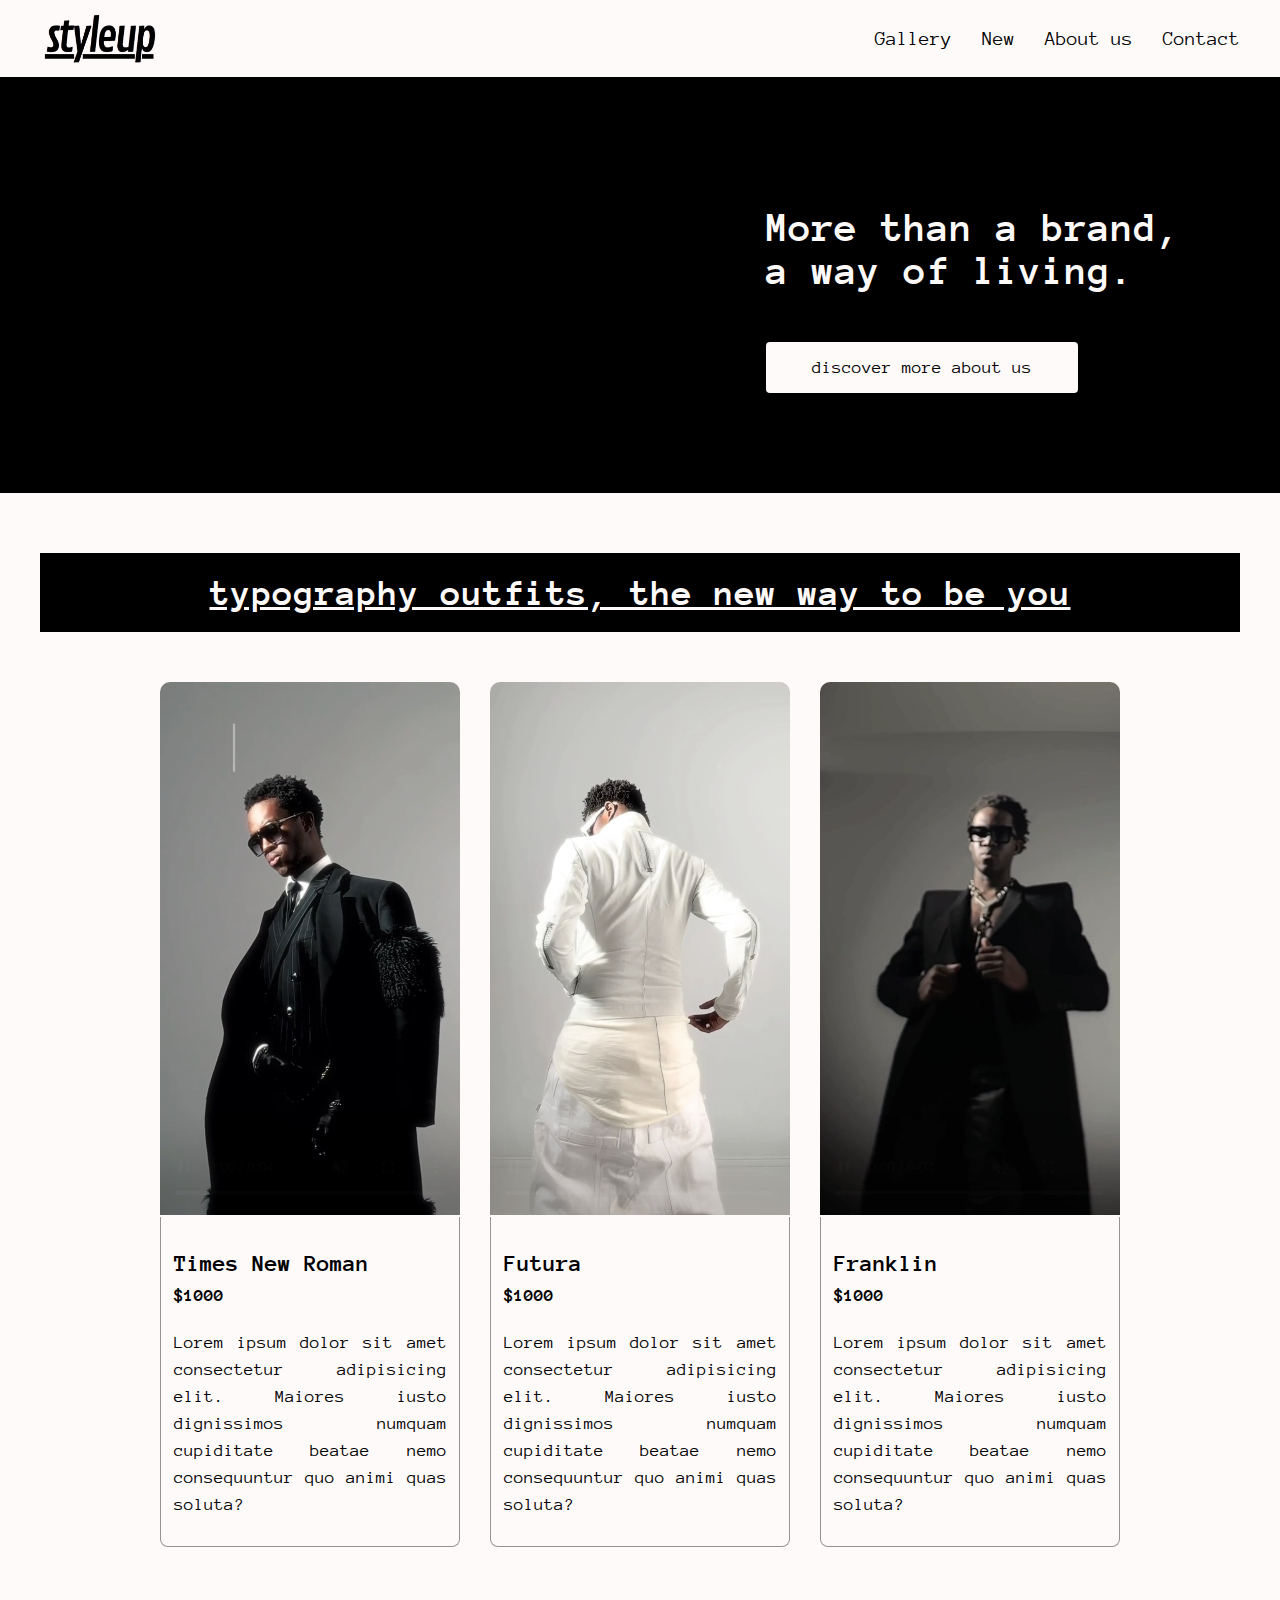
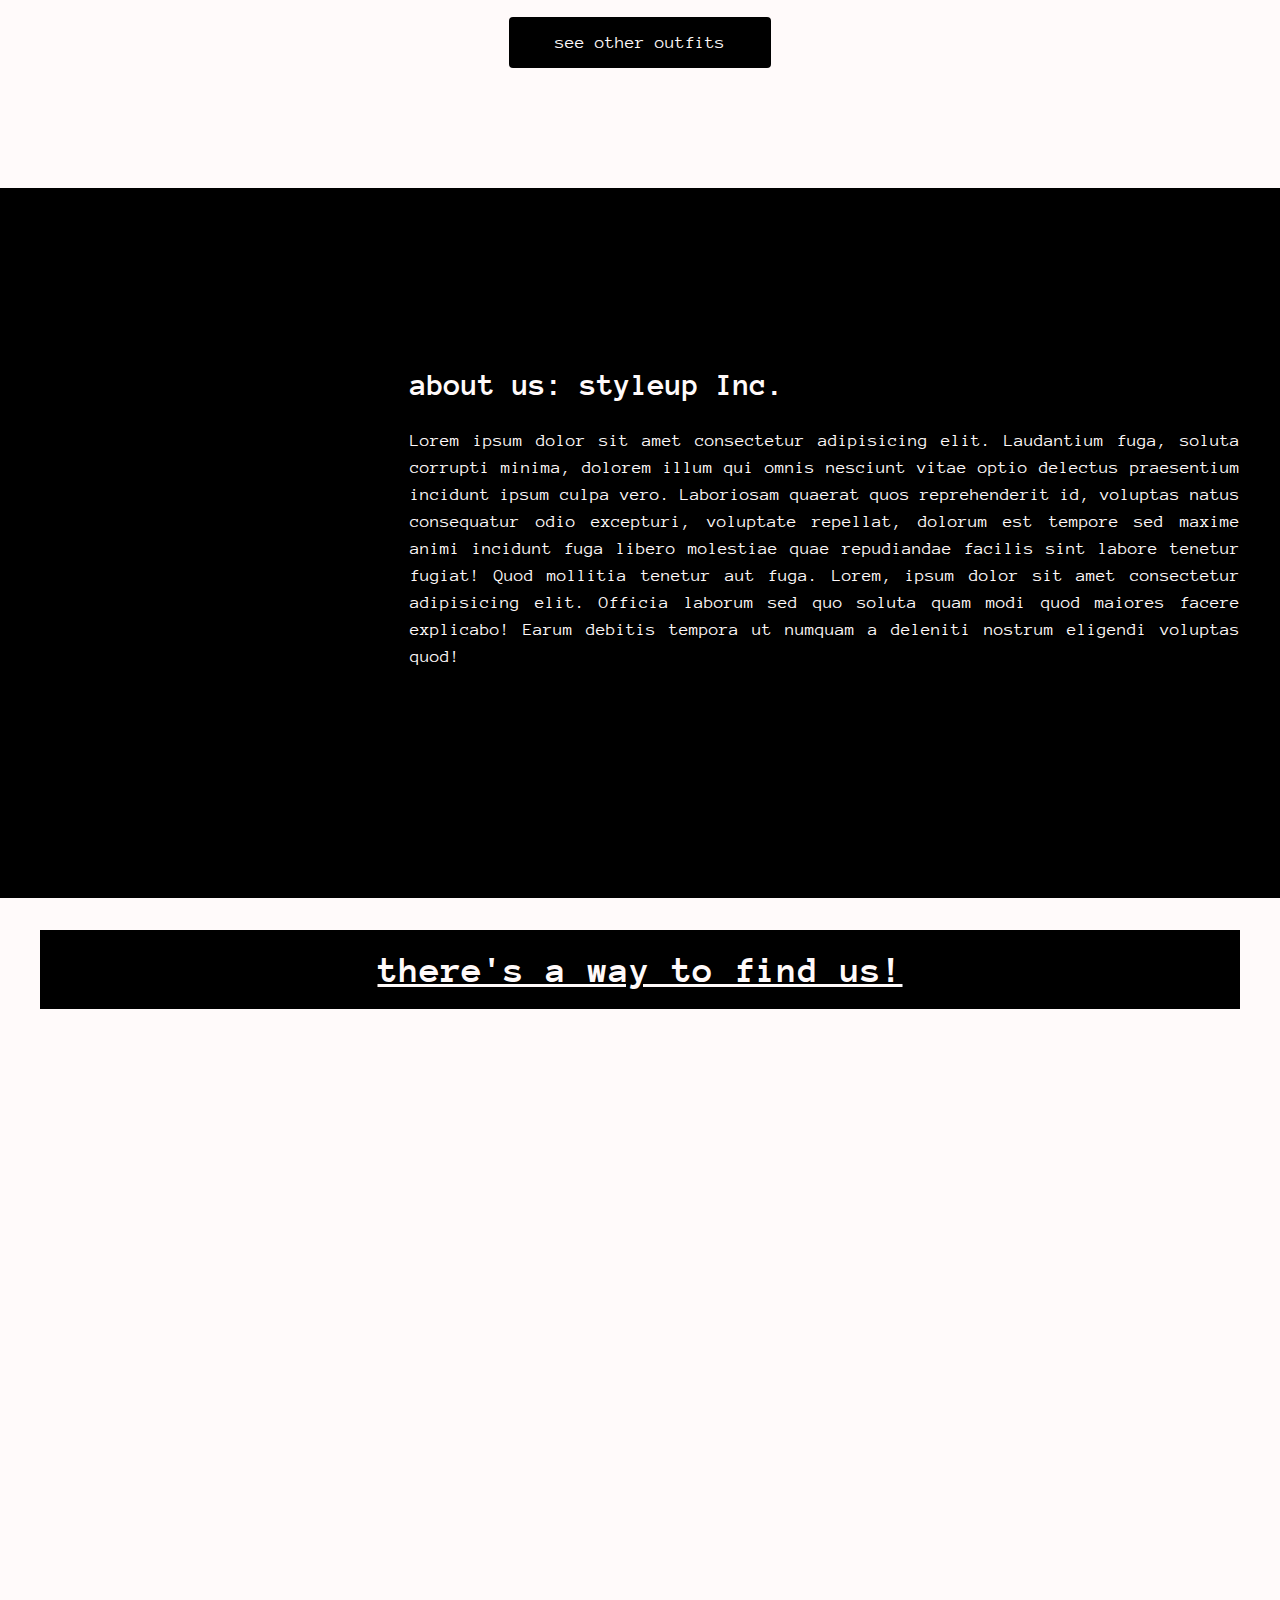
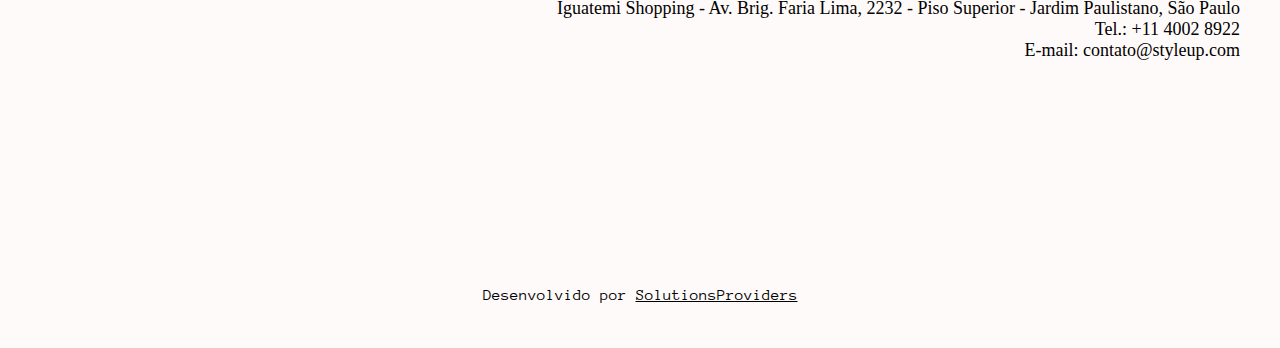
==== pages/index.html @ 874395c5 "criação de todo o conteúdo da homepage, adiçãa de uma página de galeria" ====
<!DOCTYPE html>
<html lang="pt-br">

<head>
    <meta charset="UTF-8">

    <title>Projeto Aprenser</title>
    <link rel="preconnect" href="https://fonts.googleapis.com">
    <link rel="preconnect" href="https://fonts.gstatic.com" crossorigin>
    <link
        href="https://fonts.googleapis.com/css2?family=Anonymous+Pro:ital,wght@0,400;0,700;1,400;1,700&family=Fira+Sans+Extra+Condensed:ital,wght@0,100;0,200;0,300;0,400;0,500;0,600;0,700;0,800;0,900;1,100;1,200;1,300;1,400;1,500;1,600;1,700;1,800;1,900&display=swap"
        rel="stylesheet">

    <!-- <link rel="stylesheet" href="css/reset.css"> -->
    <!-- <link rel="stylesheet" href="css/normalize.css"> -->
    <link rel="stylesheet" href="../css/estilo.css">

</head>

<body>
    <div class="light-container-nav wrapperContainer-fixed">
        <header class="header container">
            <img src="../assets/logo/styleup.png " alt="Aprenser Logotipo">

            <nav class="header_nav">
                <ul>
                    <li><a href="gallery.html">Gallery</a></li>
                    <li><a href="#catalog">New</a></li>
                    <li><a href="#about">About us</a></li>
                    <li><a href="#contact">Contact</a></li>
                </ul>
            </nav>
        </header>
    </div>

    <div class="container-hero">
        <section class="container heroBanner">

            <video autoplay muted loop>
                <source src="../assets/hero.mp4" type="video/mp4">
            </video>

            <div>
                <h1 class="hero_title">More than a brand, <br> a way of living.</h1>
                <a class="light-btn" href="about.html">discover more about us</a>
            </div>

        </section>
    </div>

    <div class="light-container">
        <section id="catalog" class="outfits container">
            <h2 class="section_title">typography outfits, the new way to be you</h2>
            <div class="outfit-container">
                <article class="gallery_card">
                    <video controls autoplay muted loop>
                        <source src="../assets/outfits_mk1/times-new-roman.mp4" type="video/mp4">
                    </video>
                    <div class="gallery_item">
                        <h3>Times New Roman</h3>
                        <h4>$1000</h4>
                        <p>Lorem ipsum dolor sit amet consectetur adipisicing elit. Maiores iusto dignissimos numquam
                            cupiditate beatae nemo consequuntur quo animi quas soluta?</p>
                    </div>
                </article>
                <article class="gallery_card">
                    <video controls autoplay muted loop >
                        <source src="../assets/outfits_mk1/futura.mp4" type="video/mp4">
                    </video>
                    <div class="gallery_item">
                        <h3>Futura</h3>
                        <h4>$1000</h4>
                        <p>Lorem ipsum dolor sit amet consectetur adipisicing elit. Maiores iusto dignissimos numquam
                            cupiditate beatae nemo consequuntur quo animi quas soluta?</p>
                    </div>
                </article>
                <article class="gallery_card">
                    <video controls autoplay muted loop>
                        <source src="../assets/outfits_mk1/franklin.mp4" type="video/mp4">
                    </video>
                    <div class="gallery_item">
                        <h3>Franklin</h3>
                        <h4>$1000</h4>
                        <p>Lorem ipsum dolor sit amet consectetur adipisicing elit. Maiores iusto dignissimos numquam
                            cupiditate beatae nemo consequuntur quo animi quas soluta?</p>
                    </div>
                </article>
            </div>
            <a href="gallery.html" class="dark-btn section_btn">see other outfits</a>
        </section>
    </div>

    <div class="dark-container">
        <section class="container about" id="about">
            <video autoplay muted loop>
                <source src="../assets/about-video.mp4" type="video/mp4">
            </video>
            <div class="about_content">
                <h2 class="about_title">about us: styleup Inc.</h2>
                <p>Lorem ipsum dolor sit amet consectetur adipisicing elit. Laudantium fuga, soluta corrupti minima,
                    dolorem illum qui omnis nesciunt vitae optio delectus praesentium incidunt ipsum culpa vero.
                    Laboriosam quaerat quos reprehenderit id, voluptas natus consequatur odio excepturi, voluptate
                    repellat, dolorum est tempore sed maxime animi incidunt fuga libero molestiae quae repudiandae
                    facilis sint labore tenetur fugiat! Quod mollitia tenetur aut fuga. Lorem, ipsum dolor sit amet
                    consectetur adipisicing elit. Officia laborum sed quo soluta quam modi quod maiores facere
                    explicabo! Earum debitis tempora ut numquam a deleniti nostrum eligendi voluptas quod!
                </p>
            </div>
        </section>
    </div>

    <div class="light-container">
        <section class="container" id="contact">
            <h2 class="section_title">there's a way to find us!</h2>
            <iframe
                src="https://www.google.com/maps/embed?pb=!1m18!1m12!1m3!1d3509.1604789799185!2d-46.69065772466947!3d-23.576909278789188!2m3!1f0!2f0!3f0!3m2!1i1024!2i768!4f13.1!3m3!1m2!1s0x94ce57a02bcffcfd%3A0x4f7b4d1ca3047da6!2sEmporio%20Armani!5e1!3m2!1spt-BR!2sbr!4v1728009430033!5m2!1spt-BR!2sbr"
                width="100%" height="525" style="border:0;" allowfullscreen="" loading="lazy"
                referrerpolicy="no-referrer-when-downgrade"></iframe>
            <address class="contacts_adress">Iguatemi Shopping - Av. Brig. Faria Lima, 2232 - Piso Superior - Jardim Paulistano, São Paulo<br>
                Tel.: +11 4002 8922<br>
                E-mail: contato@styleup.com</address>
        </section>
    </div>

    <div class="light-container-nav">
        <footer class="footer">Desenvolvido por <a href="#">SolutionsProviders</a></footer>
    </div>

</body>

</html>
---- css/estilo.css ----
:root {
    --primary-color: black;
    --secondary-color: snow;
    --third-color: grey;
}
body {
    margin: 0;
    padding: 0;
    background-color: var(--secondary-color);
}

html {
    font: 400 62.5% 'Anonymous Pro', 'monospace';
}

p, a {
    font-size: 1.6rem;
}

nav a {
    color: inherit;
}

h1 {
    font-size: 4.2rem;
}

h2 {
    font-size: 3.8rem;
}

h3 {
    font-size: 3rem;
}

h4 {
    font-size: 1.8rem;
}

.wrapper {
    margin-top: 0px;
}

.container {
    max-width: 120rem;
    margin: 0 auto;
}

.upper {
    text-transform: uppercase;
}

.light-btn {
    color: var(--primary-color);
    background-color: var(--secondary-color);
    border-radius: 4px;
    font-size: 1.8rem;
    text-decoration: none;
    padding: 1.6rem 4.6rem;
    display: inline-block;
}

.dark-btn {
    color: var(--secondary-color);
    background-color: var(--primary-color);
    border-radius: 4px;
    font-size: 1.8rem;
    text-decoration: none;
    padding: 1.6rem 4.6rem;
    display: inline-block;
}

.container-hero {
    background-color: var(--primary-color);
    padding: 10rem;
}

.light-container-nav {
    background-color: var(--secondary-color) ;
    color: var(--primary-color);
    border-width: 100%;
}

.light-container {
    background-color: var(--secondary-color) ;
    color: var(--primary-color);
    padding-bottom: 5rem;
}

.dark-container {
    background-color: var(--primary-color);
    color: var(--secondary-color);
    padding-bottom: 5rem;
}

.wrapperContainer-fixed {
    position: sticky;
    z-index: 1;
    width: 100%;
    top: 0;
    left: 0;
    border-bottom: 1px solid var(--primary-color);
}

.header {
    display: flex;
    justify-content: space-between;
    align-items: center;
    color: var(--primary-color);
    padding: 1rem 0rem;
}

.header_nav a {
    font-size: 2rem;
    text-decoration: none;
}

.header_nav ul {
    display: flex;
    gap: 3rem;
    list-style-type: none;
}

.header_nav a:hover {
    text-decoration: underline;
}

.heroBanner {
    display: flex;
    justify-content: space-between;
    align-items: center;
}

.hero_title {
    color: var(--secondary-color);
    margin-bottom: 5rem;
}

.outfits {
    margin-top: 6rem;
    text-align: center;
}

.outfit-container {
    display: flex;
    text-align: justify;
    gap: 3rem;
    margin-top: 5rem ;
    justify-content: center;
}

.gallery_card {
    flex: 1;
    max-width: 30rem;
}

.gallery_card img {
    display: block;
    width: 100%;
}

.gallery_card h3 {
    font-size: 2.4rem;
}

.gallery_card p {
    font-size: 1.8rem;
    line-height: 1.5;
}

.gallery_item {
    padding: 1rem 1.25rem;
    border: 1px solid #949494;
    border-radius: 0 0 8px 8px;
    overflow: hidden;
    border-top: transparent;
}

.gallery_item h3 {
    margin-bottom: 0;
}

.gallery_item h4 {
    margin-top: 1rem;
}

.section_title {
    padding: 2rem;
    text-align: center;
    background-color: var(--primary-color);
    color: var(--secondary-color);
    text-decoration: underline;
}

.section_title_dark {
    text-align: center;
    background-color: var(--secondary-color);
    color: var(--primary-color);
    text-decoration: underline;
    padding-top: 2rem;
}

.section_title_light {
    text-align: center;
    background-color: var(--primary-color);
    color: var(--secondary-color);
    text-decoration: underline;
    padding-top: 2rem;
}

.section_btn {
    margin: 7rem 0;
}

.about {
    display: flex;
    gap: 7rem;
    padding: 6rem 0;
}

.about_title {
    font-size: 3.2rem;
    margin-top: 2rem;
}

.about p {
    font-size: 1.8rem;
    line-height: 1.5;
}

.about_content {
    margin: 10rem auto;
    text-align: justify;
}

.about img {
    max-width: 70rem;
}

.contacts_adress {
    text-align: right;
    font: normal 400 1.8rem "Inter", 'sans-serif';
    padding: 3rem 0;
    margin-bottom: 10rem;
}

.footer {
    font-size: 1.6em;
    text-align: center;
    padding: 4.5rem;
}

.footer a {
    color: var(--primary-color);
}

.header img {
    max-width: 12rem;
}

.heroBanner video {
    max-width: 60%;
    border-radius: 1rem;
}

.outfit-container video {
    max-width: 100%;
    border-radius: 1rem 1rem 0 0;
}

.about video {
    max-width: 25%;
    border-radius: 1rem;
}

.spacing {
    height: 10rem;
}
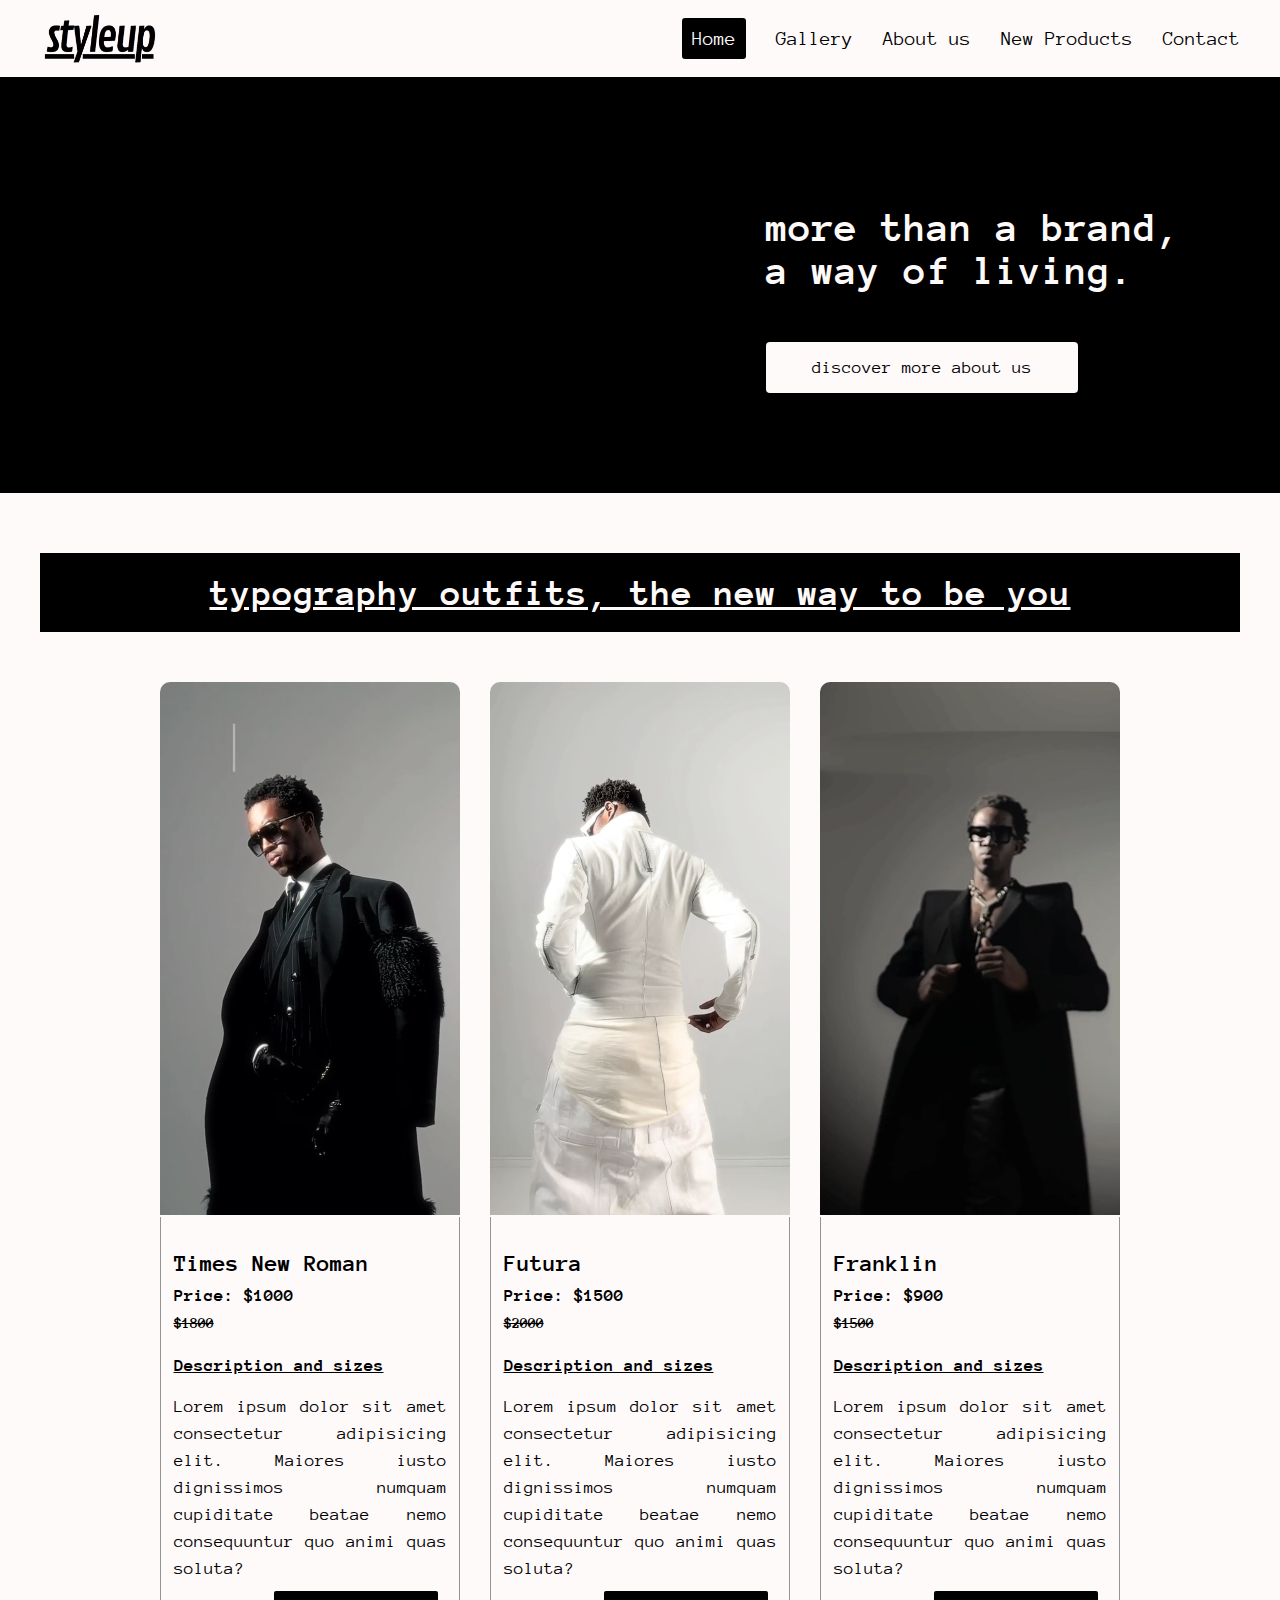
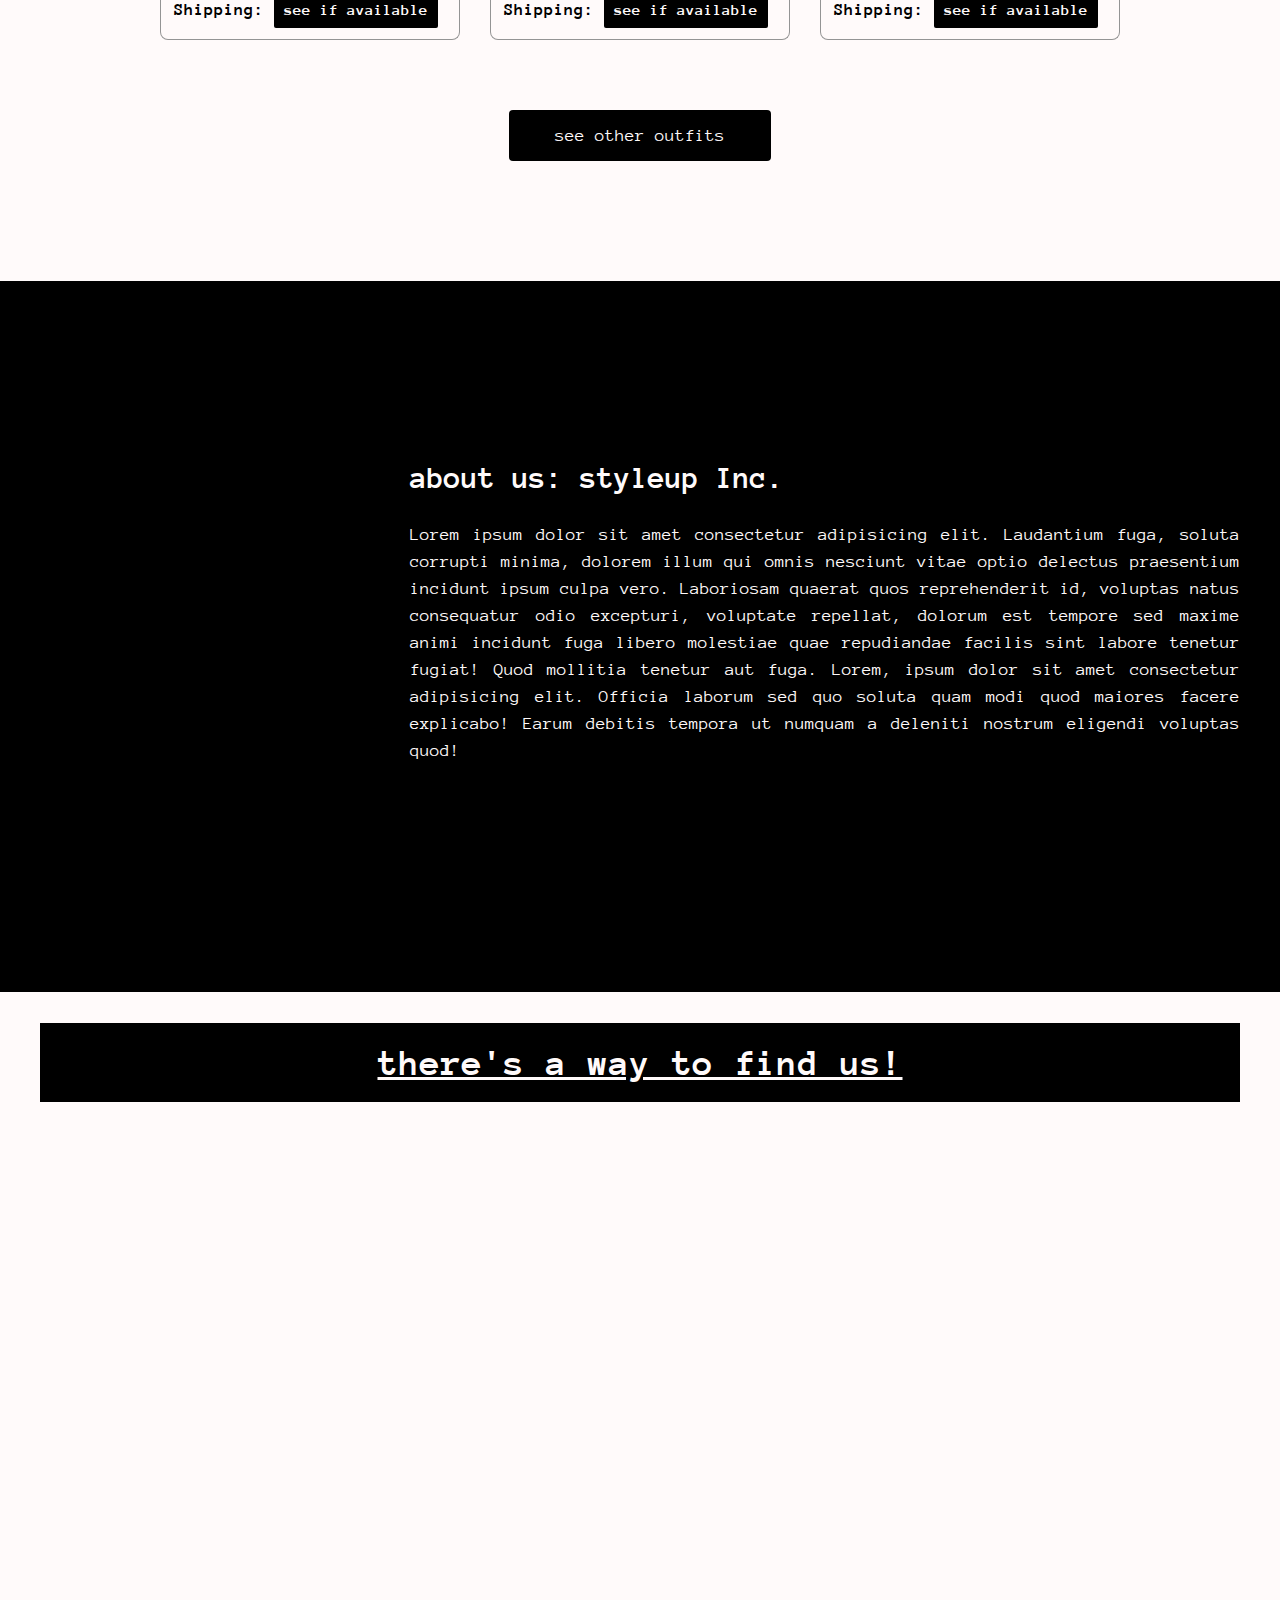
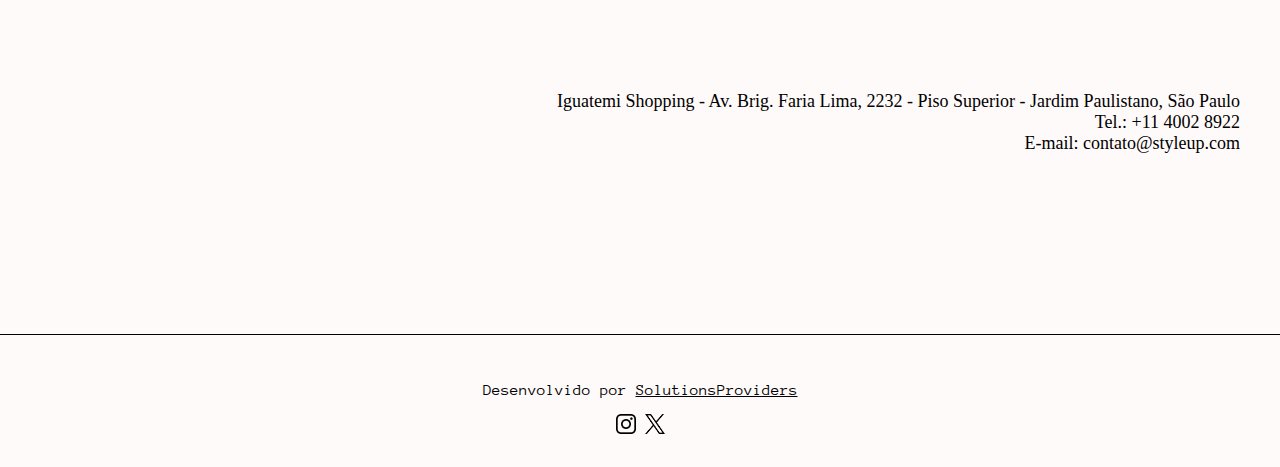
==== commit b777d064: "salvamentos pós conserto da página de galeria, adição de preços, descrição e sobre" ====
--- a/pages/index.html
+++ b/pages/index.html
@@ -4,7 +4,8 @@
 <head>
     <meta charset="UTF-8">
 
-    <title>Projeto Aprenser</title>
+    <title>styleup Inc.</title>
+    <link rel="icon" type="image/x-icon" href="../assets/favicon_sup.png">
     <link rel="preconnect" href="https://fonts.googleapis.com">
     <link rel="preconnect" href="https://fonts.gstatic.com" crossorigin>
     <link
@@ -24,9 +25,10 @@
 
             <nav class="header_nav">
                 <ul>
+                    <li><a class="active" href="index.html">Home</a></li>
                     <li><a href="gallery.html">Gallery</a></li>
-                    <li><a href="#catalog">New</a></li>
-                    <li><a href="#about">About us</a></li>
+                    <li><a href="about.html">About us</a></li>
+                    <li><a href="#catalog">New Products</a></li>
                     <li><a href="#contact">Contact</a></li>
                 </ul>
             </nav>
@@ -41,7 +43,7 @@
             </video>
 
             <div>
-                <h1 class="hero_title">More than a brand, <br> a way of living.</h1>
+                <h1 class="hero_title">more than a brand, <br> a way of living.</h1>
                 <a class="light-btn" href="about.html">discover more about us</a>
             </div>
 
@@ -53,37 +55,48 @@
             <h2 class="section_title">typography outfits, the new way to be you</h2>
             <div class="outfit-container">
                 <article class="gallery_card">
-                    <video controls autoplay muted loop>
+                    <video autoplay muted loop>
                         <source src="../assets/outfits_mk1/times-new-roman.mp4" type="video/mp4">
                     </video>
                     <div class="gallery_item">
                         <h3>Times New Roman</h3>
-                        <h4>$1000</h4>
+                        <h4>Price: $1000</h4>
+                        <h5 class="sale">$1800</h5>
+                        <h4 class="underlined">Description and sizes</h4>
                         <p>Lorem ipsum dolor sit amet consectetur adipisicing elit. Maiores iusto dignissimos numquam
                             cupiditate beatae nemo consequuntur quo animi quas soluta?</p>
-                    </div>
+                            <h4>Shipping: <a class="shipping-dark" href="">see if available</a></h4>
+                        </div>
                 </article>
                 <article class="gallery_card">
-                    <video controls autoplay muted loop >
+                    <video autoplay muted loop >
                         <source src="../assets/outfits_mk1/futura.mp4" type="video/mp4">
                     </video>
                     <div class="gallery_item">
                         <h3>Futura</h3>
-                        <h4>$1000</h4>
-                        <p>Lorem ipsum dolor sit amet consectetur adipisicing elit. Maiores iusto dignissimos numquam
+                        <h4>Price: $1500</h4>
+                        <h5 class="sale">$2000</h5>
+                        <h4 class="underlined">Description and sizes</h4>
+                        <p>
+                            Lorem ipsum dolor sit amet consectetur adipisicing elit. Maiores iusto dignissimos numquam
                             cupiditate beatae nemo consequuntur quo animi quas soluta?</p>
-                    </div>
+                            <h4>Shipping: <a class="shipping-dark" href="">see if available</a></h4>
+                        </div>
                 </article>
                 <article class="gallery_card">
-                    <video controls autoplay muted loop>
+                    <video autoplay muted loop>
                         <source src="../assets/outfits_mk1/franklin.mp4" type="video/mp4">
                     </video>
                     <div class="gallery_item">
                         <h3>Franklin</h3>
-                        <h4>$1000</h4>
+                        <h4>Price: $900</h4>
+                        <h5 class="sale">$1500</h5>
+                        <h4 class="underlined">Description and sizes</h4>
+
                         <p>Lorem ipsum dolor sit amet consectetur adipisicing elit. Maiores iusto dignissimos numquam
                             cupiditate beatae nemo consequuntur quo animi quas soluta?</p>
-                    </div>
+                            <h4>Shipping: <a class="shipping-dark" href="">see if available</a></h4>
+                        </div>
                 </article>
             </div>
             <a href="gallery.html" class="dark-btn section_btn">see other outfits</a>
@@ -123,7 +136,13 @@
     </div>
 
     <div class="light-container-nav">
-        <footer class="footer">Desenvolvido por <a href="#">SolutionsProviders</a></footer>
+        <footer class="footer">
+            <p>Desenvolvido por <a href="#">SolutionsProviders</a></p>
+                <a href=""><img class="icon" src="../assets/icon/icon_instagram.png" alt="Instagram social media icon"></a>
+                <a href=""><img class="icon" src="../assets/icon/icon_x.png" alt="X social media icon"></a>
+            
+        </footer>
+        
     </div>
 
 </body>
--- a/css/estilo.css
+++ b/css/estilo.css
@@ -35,6 +35,12 @@
 
 h4 {
     font-size: 1.8rem;
+    margin-bottom: 1rem;
+}
+
+h5 {
+    font-size: 1.5rem;
+    margin-top: 0;
 }
 
 .wrapper {
@@ -73,11 +79,30 @@
 .container-hero {
     background-color: var(--primary-color);
     padding: 10rem;
+    color: var(--secondary-color);
+}
+
+.container-hero-v2 {
+    background-color: var(--secondary-color);
+    padding-bottom: 2rem;
+    padding-top: 2rem;
+    color: var(--primary-color);
+}
+
+.container-hero-v2 video{
+    display: block;
+    margin: 0 auto;
 }
 
 .light-container-nav {
     background-color: var(--secondary-color) ;
     color: var(--primary-color);
+    border-width: 100%;
+}
+
+.dark-container-nav {
+    background-color: var(--primary-color) ;
+    color: var(--secondary-color);
     border-width: 100%;
 }
 
@@ -205,7 +230,7 @@
     background-color: var(--primary-color);
     color: var(--secondary-color);
     text-decoration: underline;
-    padding-top: 2rem;
+    padding-top: 4rem;
 }
 
 .section_btn {
@@ -247,7 +272,8 @@
 .footer {
     font-size: 1.6em;
     text-align: center;
-    padding: 4.5rem;
+    padding: 3rem;
+    border-top: 1px solid var(--primary-color);
 }
 
 .footer a {
@@ -260,6 +286,16 @@
 
 .heroBanner video {
     max-width: 60%;
+    border-radius: 1rem;
+}
+
+.aboutBanner video {
+    max-width: 70%;
+    border-radius: 1rem;
+}
+
+.heroBanner video {
+    max-width: 50%;
     border-radius: 1rem;
 }
 
@@ -274,5 +310,72 @@
 }
 
 .spacing {
-    height: 10rem;
+    height: 5rem;
+}
+
+.icon {
+    width: 2rem;
+    height: 2rem;
+}
+
+video:hover {
+    -webkit-box-shadow: 0px 0px 20px 0px rgba(0, 0, 0, 0.5);
+    -moz-box-shadow: 0px 0px 20px 0px rgba(0, 0, 0, 0.5);
+    box-shadow: 0px 0px 20px 0px rgba(0, 0, 0, 0.5);
+}
+
+.dark-container video:hover {
+    -webkit-box-shadow: 0px 0px 20px 0px rgba(255, 255, 255, 0.7);
+    -moz-box-shadow: 0px 0px 20px 0px rgba(255, 255, 255, 0.7);
+    box-shadow: 0px 0px 20px 0px rgba(255, 255, 255, 0.7);
+}
+
+.active {
+    background-color: var(--primary-color);
+    padding: 1rem;
+    color: var(--secondary-color);
+    pointer-events: none;
+    border-radius: 0.3rem;
+}
+
+.sale {
+    text-decoration: line-through;
+}
+
+.shipping-dark {
+    color: var(--secondary-color) ;
+    background-color: var(--primary-color);
+    padding: 1rem;
+    border-radius: 0.2rem;
+    text-decoration: none;
+}
+
+.shipping-light {
+    color: var(--primary-color);
+    background-color: var(--secondary-color);
+    padding: 1rem;
+    border-radius: 1rem;
+    text-decoration: none;
+}
+
+.shipping-light:hover {
+    color: var(--secondary-color);
+    background-color: var(--primary-color);
+    border: 1px solid var(--secondary-color);
+    padding: 1rem;
+    border-radius: 0.2rem;
+    text-decoration: none;
+}
+
+.shipping-dark:hover {
+    color: var(--primary-color);
+    background-color: var(--secondary-color);
+    border: 1px solid var(--primary-color);
+    padding: 1rem;
+    border-radius: 0.2rem;
+    text-decoration: none;
+}
+
+.underlined {
+    text-decoration: underline;
 }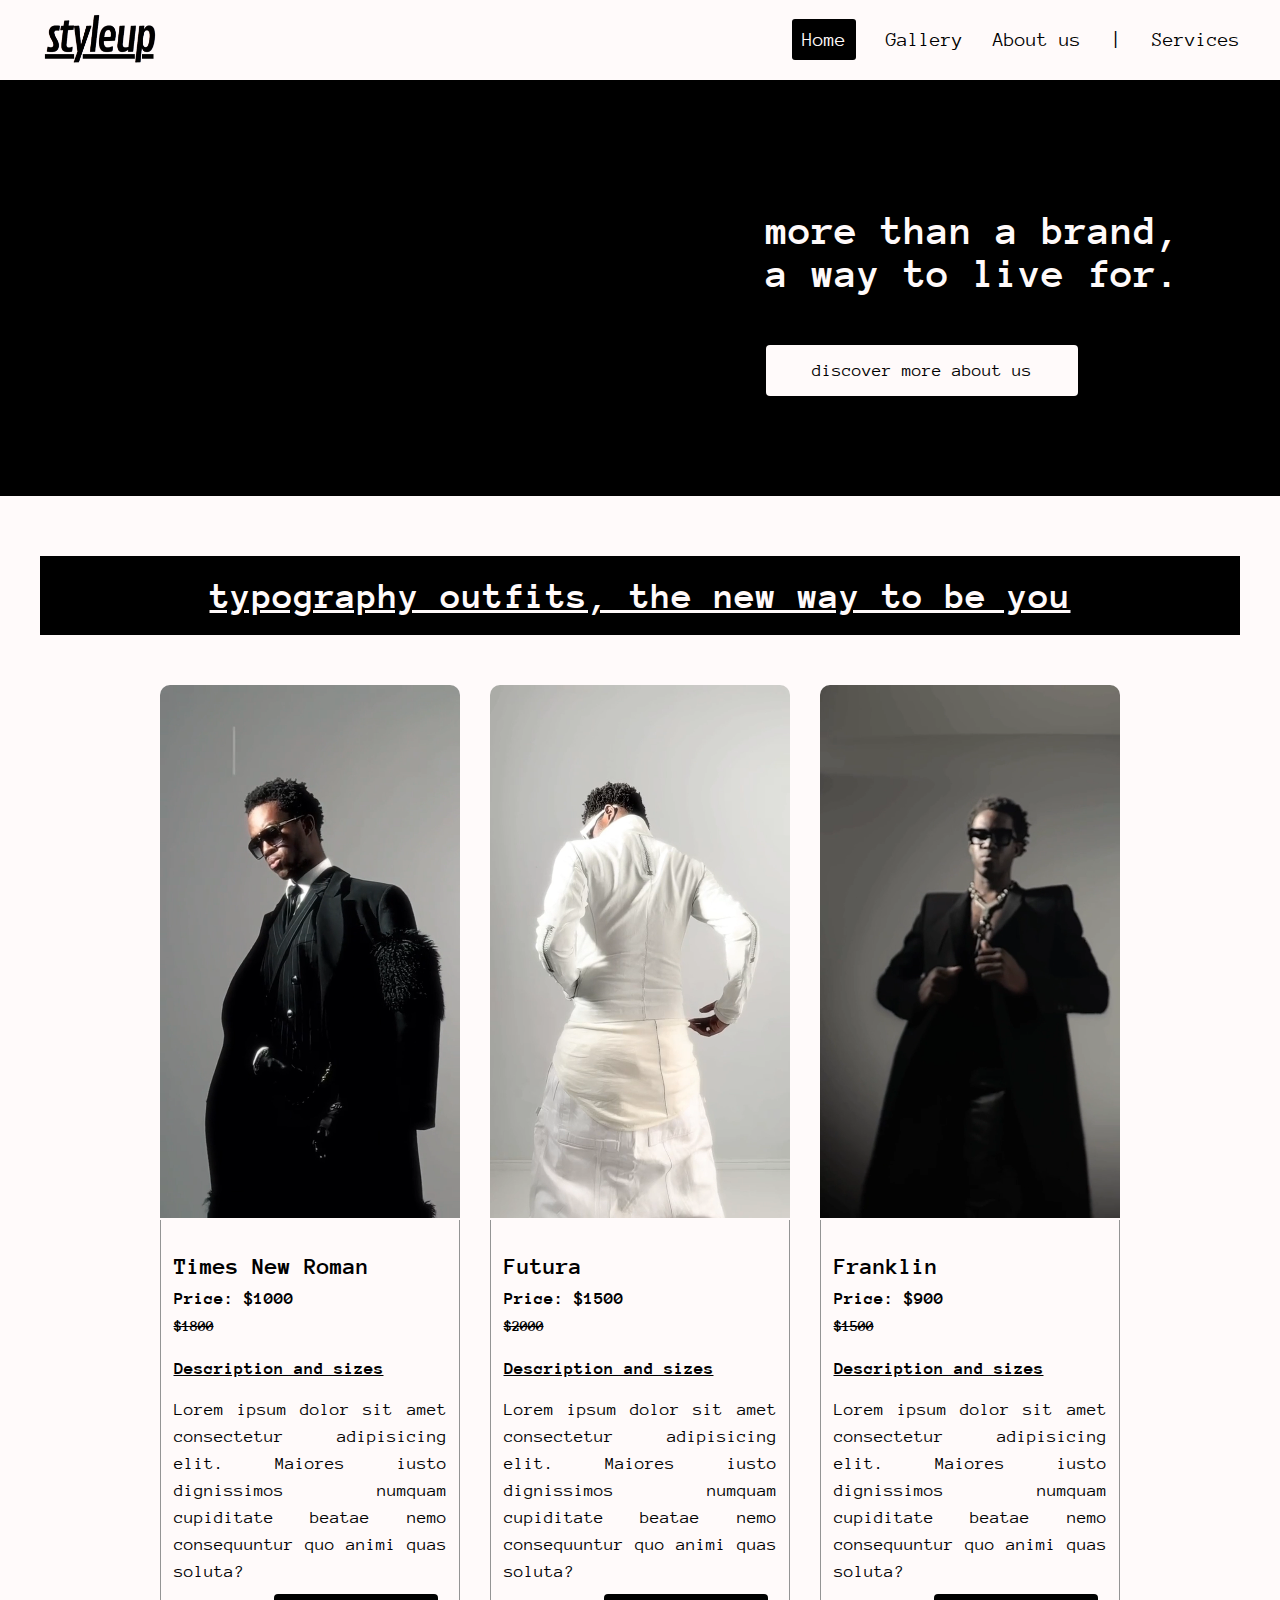
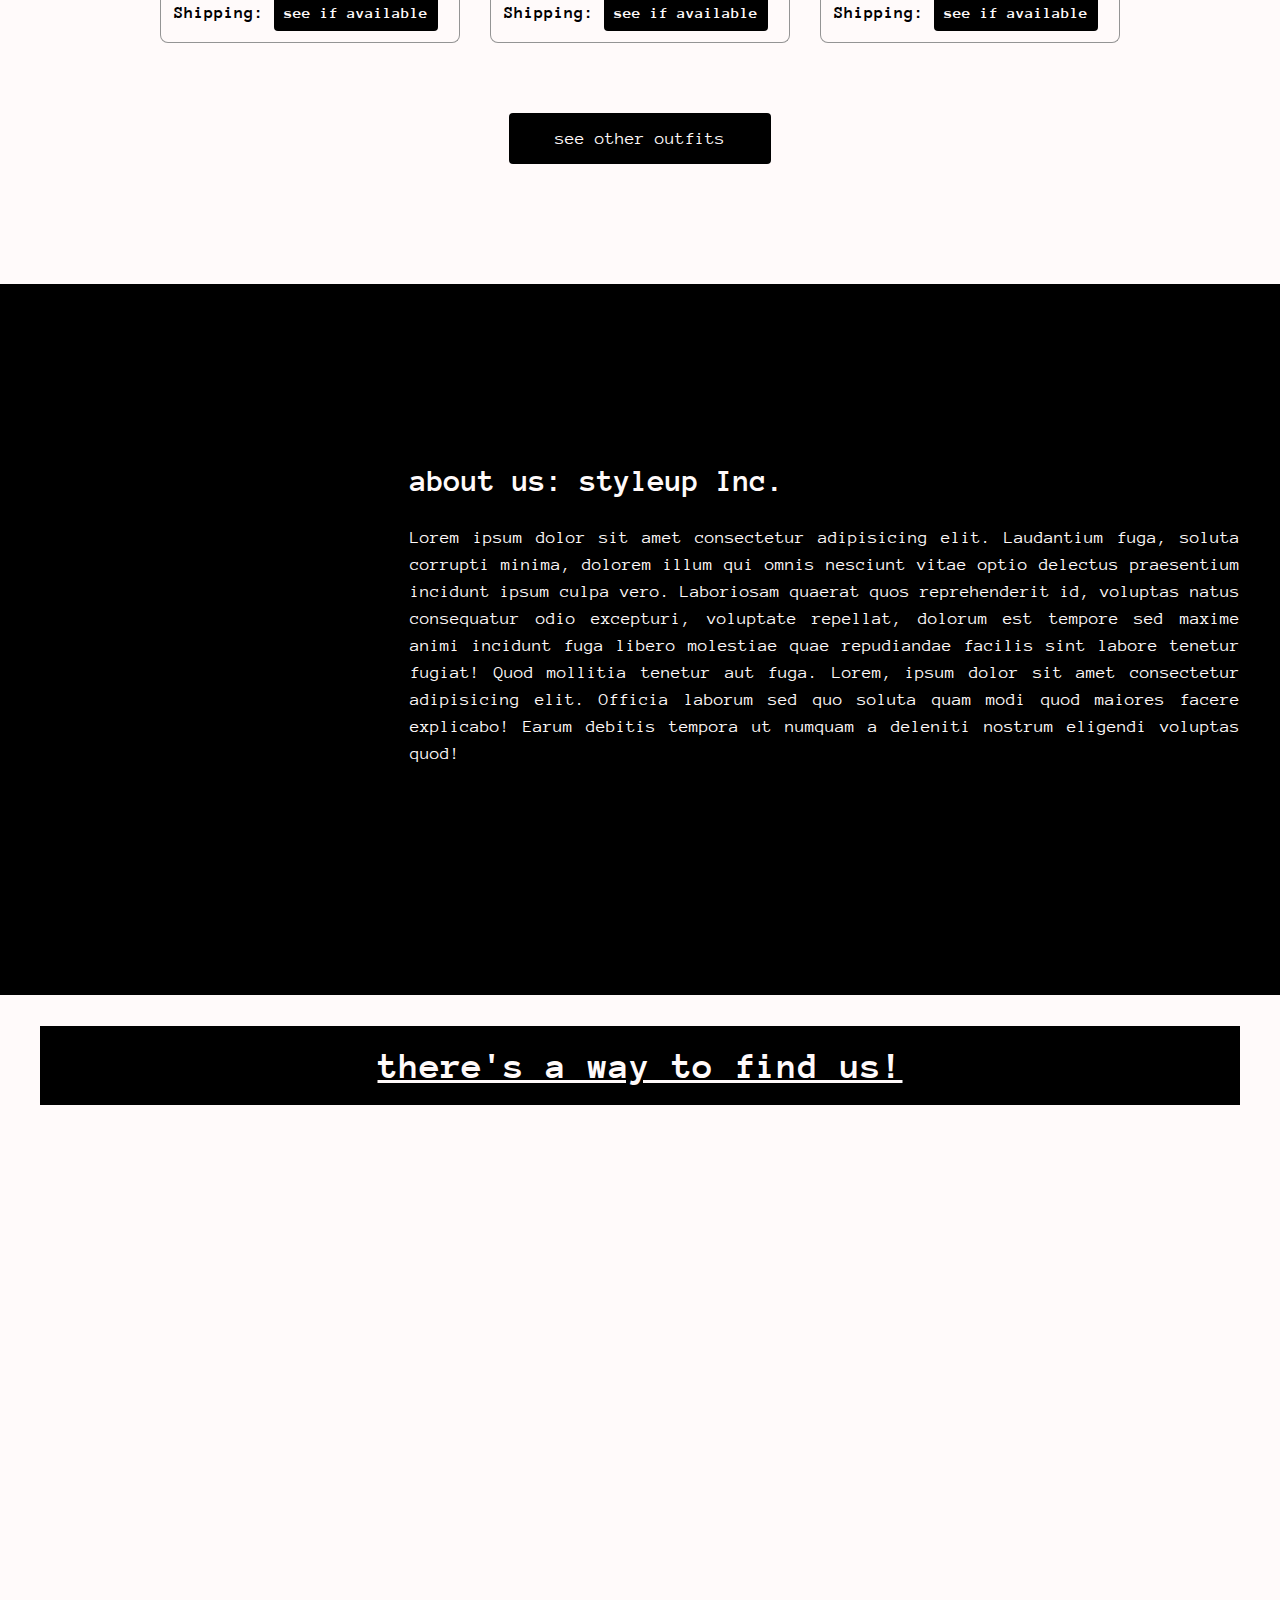
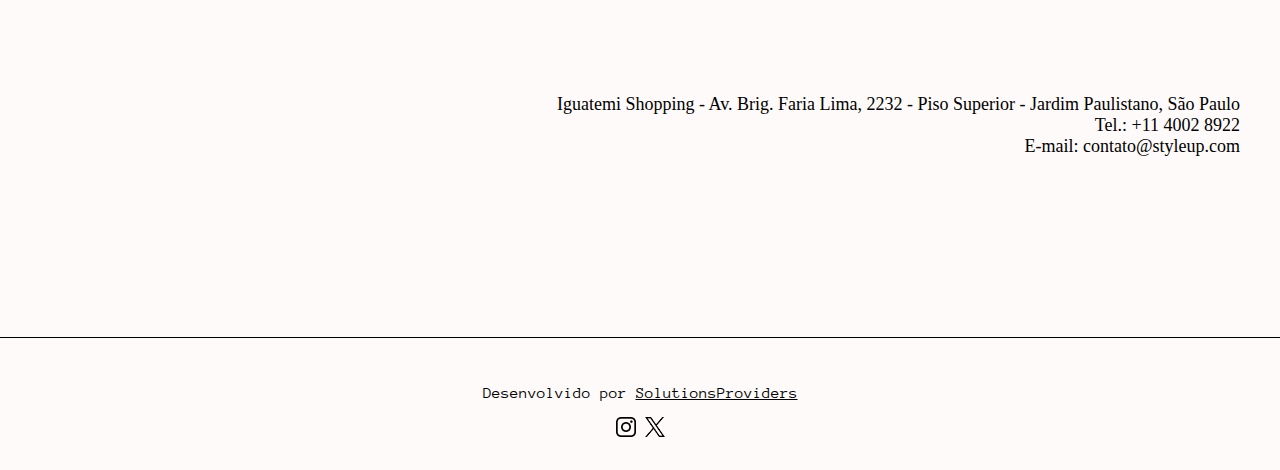
==== commit 26fd8b9f: "adição página de serviços ao cliente" ====
--- a/pages/index.html
+++ b/pages/index.html
@@ -21,15 +21,16 @@
 <body>
     <div class="light-container-nav wrapperContainer-fixed">
         <header class="header container">
-            <img src="../assets/logo/styleup.png " alt="Aprenser Logotipo">
+            <a href="#"><img src="../assets/logo/styleup.png " alt="Aprenser Logotipo"></a>
+            
 
             <nav class="header_nav">
                 <ul>
                     <li><a class="active" href="index.html">Home</a></li>
                     <li><a href="gallery.html">Gallery</a></li>
                     <li><a href="about.html">About us</a></li>
-                    <li><a href="#catalog">New Products</a></li>
-                    <li><a href="#contact">Contact</a></li>
+                    <div class="bar">|</div>
+                    <li><a href="service.html">Services</a></li>
                 </ul>
             </nav>
         </header>
@@ -43,7 +44,7 @@
             </video>
 
             <div>
-                <h1 class="hero_title">more than a brand, <br> a way of living.</h1>
+                <h1 class="hero_title">more than a brand, <br> a way to live for.</h1>
                 <a class="light-btn" href="about.html">discover more about us</a>
             </div>
 
--- a/css/estilo.css
+++ b/css/estilo.css
@@ -243,6 +243,11 @@
     padding: 6rem 0;
 }
 
+.service {
+    display: flex;
+    line-height: 2.5rem;
+}
+
 .about_title {
     font-size: 3.2rem;
     margin-top: 2rem;
@@ -284,18 +289,13 @@
     max-width: 12rem;
 }
 
-.heroBanner video {
-    max-width: 60%;
-    border-radius: 1rem;
-}
-
 .aboutBanner video {
     max-width: 70%;
     border-radius: 1rem;
 }
 
 .heroBanner video {
-    max-width: 50%;
+    max-width: 55%;
     border-radius: 1rem;
 }
 
@@ -346,7 +346,7 @@
     color: var(--secondary-color) ;
     background-color: var(--primary-color);
     padding: 1rem;
-    border-radius: 0.2rem;
+    border-radius: 0.4rem;
     text-decoration: none;
 }
 
@@ -354,7 +354,7 @@
     color: var(--primary-color);
     background-color: var(--secondary-color);
     padding: 1rem;
-    border-radius: 1rem;
+    border-radius: 0.4rem;
     text-decoration: none;
 }
 
@@ -363,7 +363,7 @@
     background-color: var(--primary-color);
     border: 1px solid var(--secondary-color);
     padding: 1rem;
-    border-radius: 0.2rem;
+    border-radius: 0.4rem;
     text-decoration: none;
 }
 
@@ -372,10 +372,20 @@
     background-color: var(--secondary-color);
     border: 1px solid var(--primary-color);
     padding: 1rem;
-    border-radius: 0.2rem;
+    border-radius: 0.4rem;
     text-decoration: none;
 }
 
 .underlined {
     text-decoration: underline;
+}
+
+.bar {
+    font-size: 2rem;
+    pointer-events: none;
+}
+
+.little_container {
+    max-width: 80rem;
+    margin: 0 auto;
 }